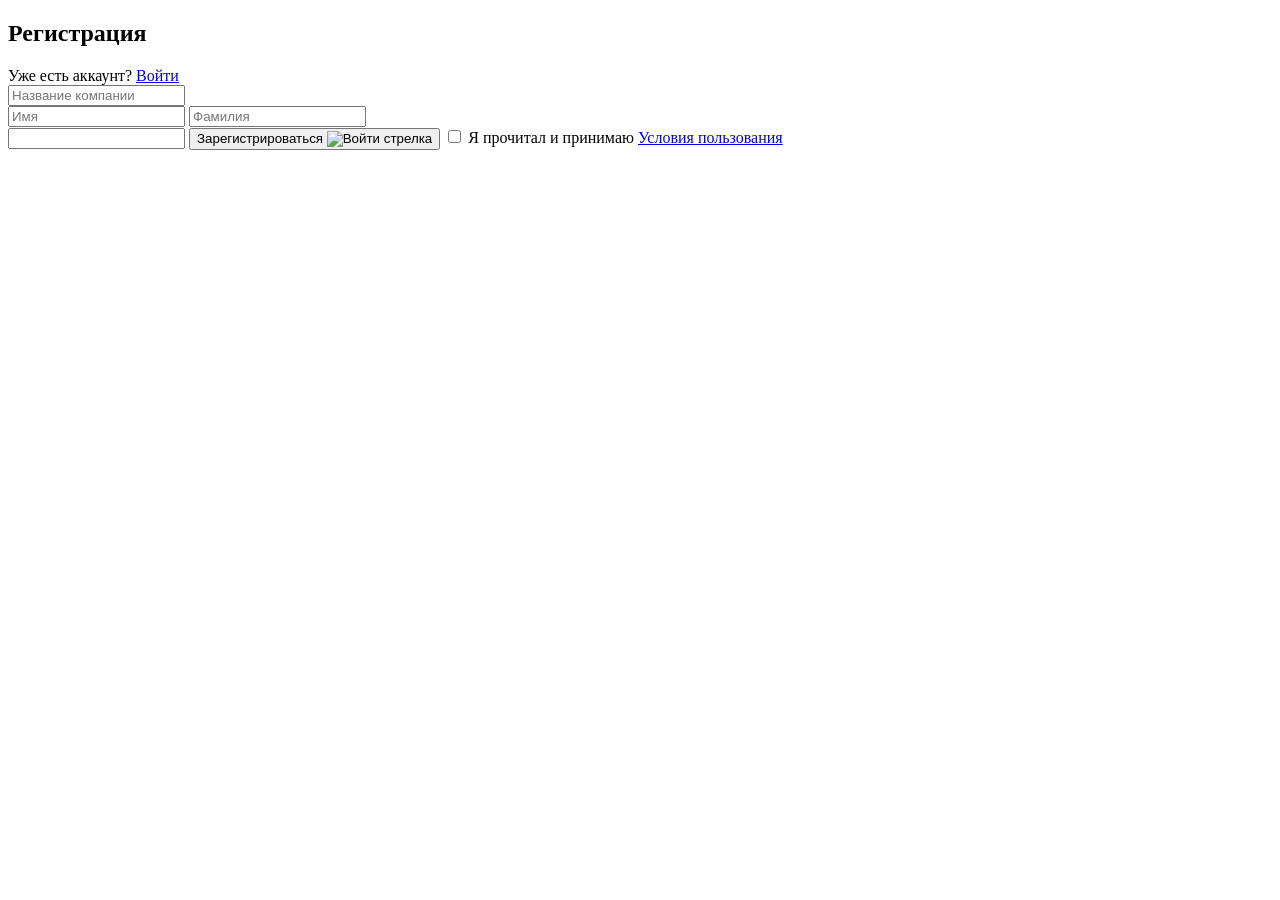
==== 2-form/index.html @ b411eab5 "Форма регистрации" ====
<!DOCTYPE html>
<html lang="en">
<head>
    <meta charset="UTF-8">
    <meta name="viewport" content="width=device-width, initial-scale=1.0">
    <title>Регистрация</title>
</head>
<body>
    <main>
        <section>
            <h1>Регистрация</h1>
            <div><span>Уже есть аккаунт?</span> <a href="#">Войти</a></div>
            <form action="#" method="post">
                <input type="text" placeholder="Название компании">
                <div>
                <input type="text" name="firstname" placeholder="Имя">
                <input type="text" name="lastname" placeholder="Фамилия">
                </div>
                <input type="email" name="mail">
                <button type="submit">Зарегистрироваться <img src="#" alt="Войти стрелка"></button>
                <label>
                <input type="checkbox" name="agreement" id="agreement">
                    Я прочитал и принимаю <a href="#">Условия пользования</a>
                </label>
            </form>
        </section>
    </main>
</body>
</html>
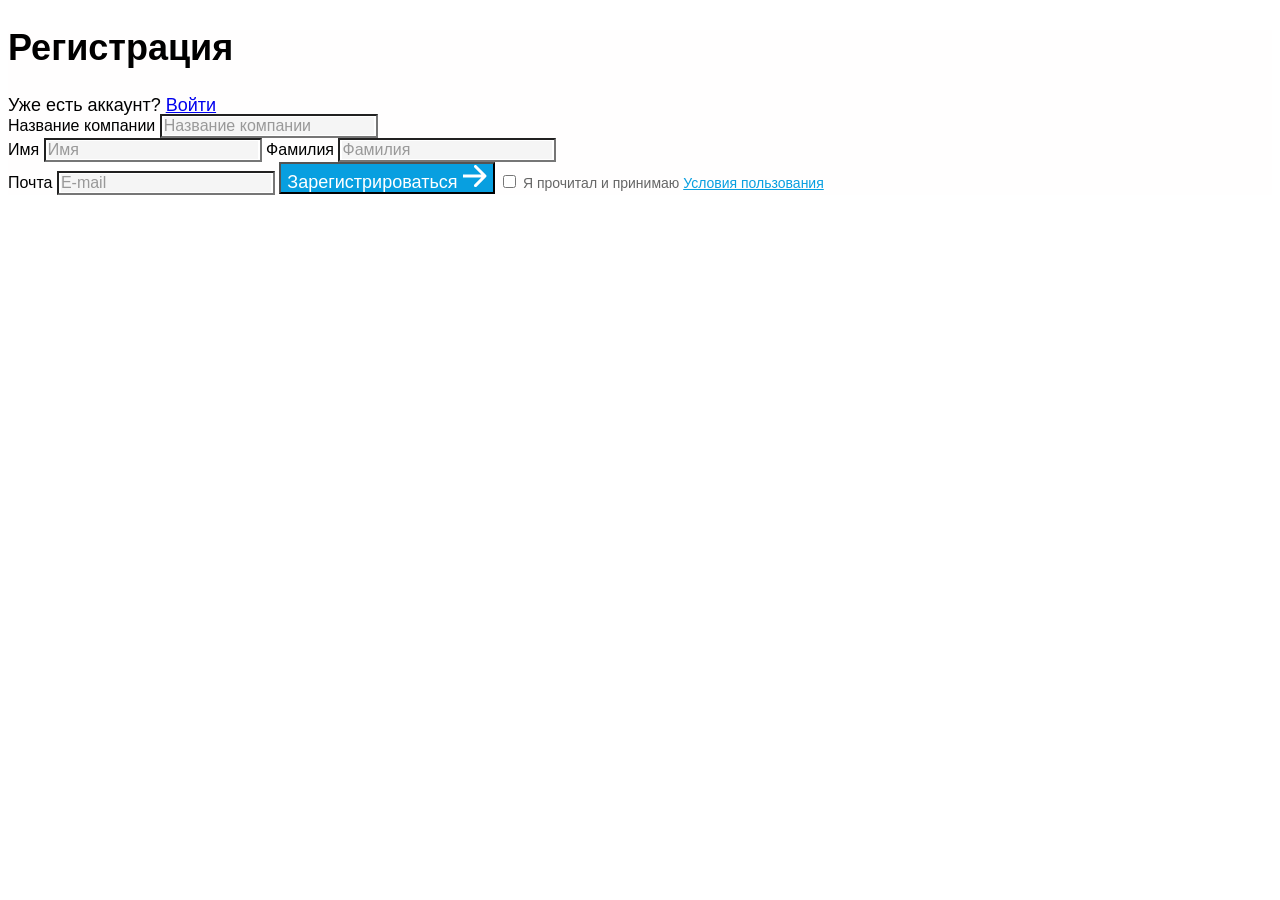
==== commit f0f2cb35: "Стилизация шрифтов и фонов" ====
--- a/2-form/index.html
+++ b/2-form/index.html
@@ -4,21 +4,26 @@
     <meta charset="UTF-8">
     <meta name="viewport" content="width=device-width, initial-scale=1.0">
     <title>Регистрация</title>
+    <link rel="stylesheet" href="css/style.css">
 </head>
 <body>
     <main>
-        <section>
+        <section class="register-form">
             <h1>Регистрация</h1>
-            <div><span>Уже есть аккаунт?</span> <a href="#">Войти</a></div>
+            <div class="have-account"><span>Уже есть аккаунт?</span> <a href="#">Войти</a></div>
             <form action="#" method="post">
-                <input type="text" placeholder="Название компании">
+                <label for="companyname">Название компании</label>
+                <input id="companyname" type="text" placeholder="Название компании">
                 <div>
-                <input type="text" name="firstname" placeholder="Имя">
-                <input type="text" name="lastname" placeholder="Фамилия">
+                <label for="firstname">Имя</label>
+                <input id="firstname" type="text" name="firstname" placeholder="Имя">
+                <label for="lastname">Фамилия</label>
+                <input id="lastname" type="text" name="lastname" placeholder="Фамилия">
                 </div>
-                <input type="email" name="mail">
-                <button type="submit">Зарегистрироваться <img src="#" alt="Войти стрелка"></button>
-                <label>
+                <label for="email">Почта</label>
+                <input type="email" name="mail" placeholder="E-mail">
+                <button id="email" type="submit">Зарегистрироваться <img src="img/Arrow 1.svg" alt="Войти стрелка"></button>
+                <label class="agreement">
                 <input type="checkbox" name="agreement" id="agreement">
                     Я прочитал и принимаю <a href="#">Условия пользования</a>
                 </label>
--- a/2-form/css/style.css
+++ b/2-form/css/style.css
@@ -0,0 +1,48 @@
+*{
+    font-family: "Open-sans", sans-serif;
+}
+h1{
+    font-weight: 700;
+    font-size: 36px;
+    line-height: 100%;
+}
+.have-account{
+font-weight: 400;
+font-size: 18px;
+line-height: 100%;
+}
+.register-form{
+ background-color: #FFFEFE;
+}
+input{
+    background-color: #fff;
+    color: #333333;
+    font-weight: 600;
+    font-size: 16px;
+    line-height: 100%;
+}
+input::placeholder{
+color:#999999;
+font-weight: 400;
+background-color: #F5F5F5;
+}
+button{
+    background-color: #089FE0;
+    font-size: 18px;
+    font-weight: 400;
+    line-height: 100%;
+    color: #fff;
+    text-align: center;
+}
+.agreement{
+    color: #666666;
+    font-size: 14px;
+    font-weight: 400;
+    line-height: 100%;
+}
+.agreement input{
+    background-color: #F5F5F5;
+}
+.agreement a{
+    color: #089FE0;
+}
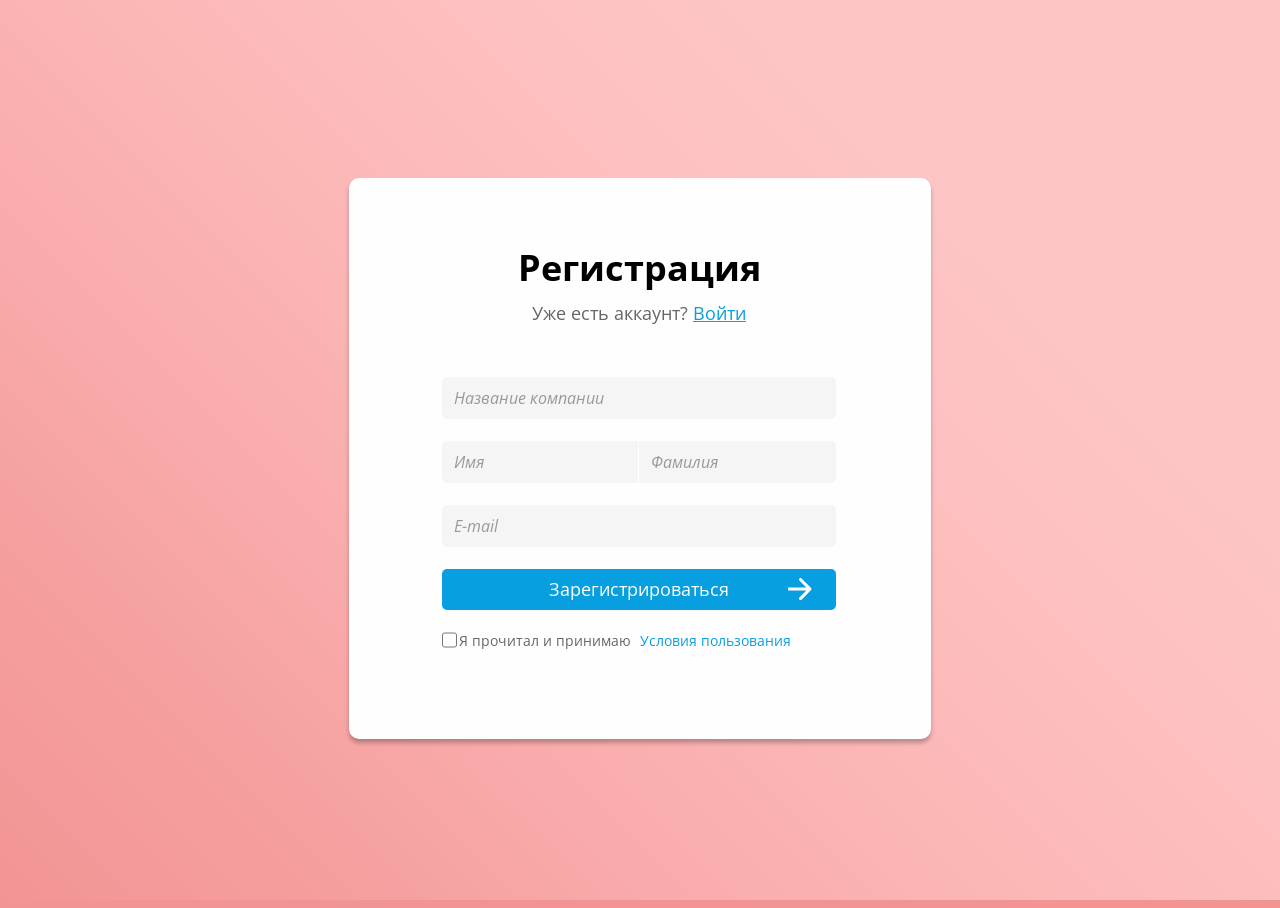
==== commit 5c5ea4e8: "result form 1.0" ====
--- a/2-form/index.html
+++ b/2-form/index.html
@@ -4,6 +4,9 @@
     <meta charset="UTF-8">
     <meta name="viewport" content="width=device-width, initial-scale=1.0">
     <title>Регистрация</title>
+    <link rel="preconnect" href="https://fonts.googleapis.com">
+    <link rel="preconnect" href="https://fonts.gstatic.com" crossorigin>
+    <link href="https://fonts.googleapis.com/css2?family=Open+Sans:ital,wght@0,300..800;1,300..800&display=swap" rel="stylesheet">
     <link rel="stylesheet" href="css/style.css">
 </head>
 <body>
@@ -14,7 +17,7 @@
             <form action="#" method="post">
                 <label for="companyname">Название компании</label>
                 <input id="companyname" type="text" placeholder="Название компании">
-                <div>
+                <div class="form-names">
                 <label for="firstname">Имя</label>
                 <input id="firstname" type="text" name="firstname" placeholder="Имя">
                 <label for="lastname">Фамилия</label>
@@ -22,7 +25,7 @@
                 </div>
                 <label for="email">Почта</label>
                 <input type="email" name="mail" placeholder="E-mail">
-                <button id="email" type="submit">Зарегистрироваться <img src="img/Arrow 1.svg" alt="Войти стрелка"></button>
+                <button type="submit">Зарегистрироваться <img src="img/Arrow 1.svg" alt="Войти стрелка"></button>
                 <label class="agreement">
                 <input type="checkbox" name="agreement" id="agreement">
                     Я прочитал и принимаю <a href="#">Условия пользования</a>
--- a/2-form/css/style.css
+++ b/2-form/css/style.css
@@ -1,48 +1,138 @@
+
 *{
-    font-family: "Open-sans", sans-serif;
+    font-family: "Open Sans", sans-serif;
+    box-sizing: border-box;
+}
+
+html{
+    background-color: #F39494;
+    background: linear-gradient(225deg, #FDC5C5 25%, rgba(242,152,222,0)), linear-gradient(225deg,rgba(255, 165, 165, 1) 33%, rgba(255, 255, 255, 0) 82%), #F39494 ;
+    background-repeat: no-repeat;
+    height: 100vh;
 }
 h1{
     font-weight: 700;
     font-size: 36px;
     line-height: 100%;
+    height: 54px;
+    margin: 0;
 }
 .have-account{
 font-weight: 400;
+height: 26px;
 font-size: 18px;
 line-height: 100%;
 }
+.have-account a{
+    color: #089FE0;
+}
+main{
+    display: flex;
+    justify-content: center;
+    height: 100vh;
+    align-items: center;
+}
 .register-form{
  background-color: #FFFEFE;
+ display: flex;
+ flex-direction: column;
+ justify-content: center;
+ align-items: center;
+ border-radius: 10px;
+ padding: 72px 95px 91px 93px;
+ max-width: 582px;
+ box-shadow: 0 4px 4px rgba(0, 0, 0, 0.25);
+}
+.have-account span{
+color: #666666;
 }
 input{
-    background-color: #fff;
+    background-color: #F5F5F5;
     color: #333333;
     font-weight: 600;
     font-size: 16px;
     line-height: 100%;
+    border:1px solid #F5F5F5;
+    border-radius: 5px;
+    width: 100%;
+    padding:9px 11px ;
+}
+input:curs
+input:focus{
+    background-color: #FFFFFF;
+    outline: none;
+    border:1px solid #F5F5F5;
 }
 input::placeholder{
 color:#999999;
 font-weight: 400;
-background-color: #F5F5F5;
+font-style: italic;
 }
 button{
     background-color: #089FE0;
+    display: flex;
+    align-items: center;
+    justify-content: space-between;
     font-size: 18px;
     font-weight: 400;
     line-height: 100%;
+    padding: 9px 24px;
     color: #fff;
     text-align: center;
+    border: none;
+    border-radius: 5px;
 }
+button::before{
+    content: '';
+    width: 24px;
+}
+
+
 .agreement{
     color: #666666;
     font-size: 14px;
+    display: flex;
     font-weight: 400;
     line-height: 100%;
+    align-items: flex-end;
+    gap: 2px;
 }
 .agreement input{
     background-color: #F5F5F5;
 }
 .agreement a{
     color: #089FE0;
+    text-decoration: none;
+}
+label:not(.agreement){
+    display: none;
+}
+input[type="checkbox"]{
+    margin: 0;
+    width: 15px;
+    height: 16px;
+    border-radius: 5px;
+    background-color:#F5F5F5 ;
+    border: 1px solid #EEEEEE;
+}
+
+form{
+    display: flex;
+    flex-direction: column;
+    gap: 22px;
+    margin-top: 47px;
+    width: 100%;
+}
+.form-names{
+display: flex;
+}
+#firstname{
+    border-right: 1px solid #fff;
+    border-radius: 5px 0 0 5px;
+}
+#lastname{
+    border-radius: 0 5px 5px 0;
+}
+.agreement a{
+    margin-left: 7px;
 }
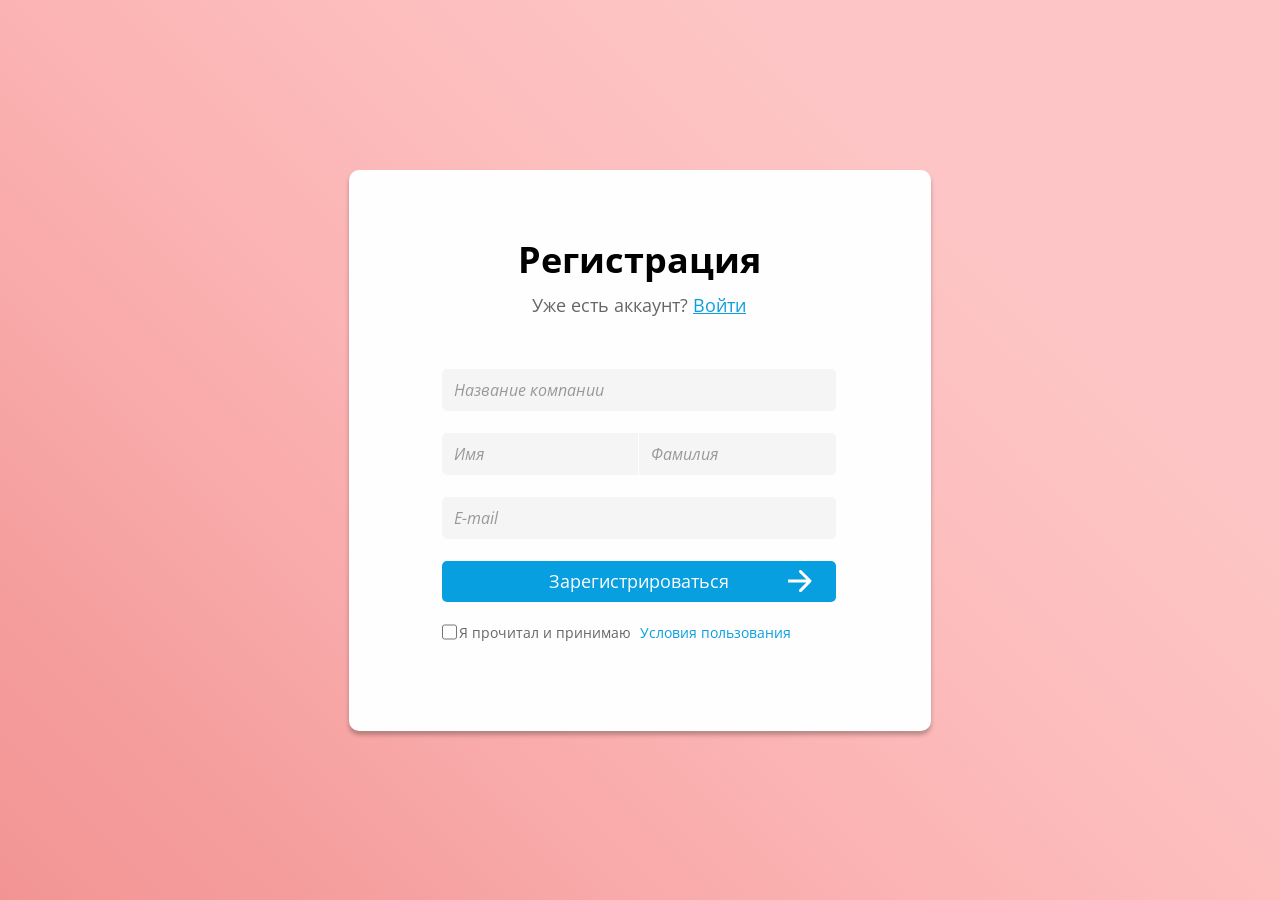
==== commit 22110b98: "result 1.1 Исправление микроошибок" ====
--- a/2-form/index.html
+++ b/2-form/index.html
@@ -16,7 +16,7 @@
             <div class="have-account"><span>Уже есть аккаунт?</span> <a href="#">Войти</a></div>
             <form action="#" method="post">
                 <label for="companyname">Название компании</label>
-                <input id="companyname" type="text" placeholder="Название компании">
+                <input name="CompanyName" id="companyname" type="text" placeholder="Название компании">
                 <div class="form-names">
                 <label for="firstname">Имя</label>
                 <input id="firstname" type="text" name="firstname" placeholder="Имя">
@@ -24,7 +24,7 @@
                 <input id="lastname" type="text" name="lastname" placeholder="Фамилия">
                 </div>
                 <label for="email">Почта</label>
-                <input type="email" name="mail" placeholder="E-mail">
+                <input id="email" type="email" name="mail" placeholder="E-mail">
                 <button type="submit">Зарегистрироваться <img src="img/Arrow 1.svg" alt="Войти стрелка"></button>
                 <label class="agreement">
                 <input type="checkbox" name="agreement" id="agreement">
--- a/2-form/css/style.css
+++ b/2-form/css/style.css
@@ -9,6 +9,9 @@
     background: linear-gradient(225deg, #FDC5C5 25%, rgba(242,152,222,0)), linear-gradient(225deg,rgba(255, 165, 165, 1) 33%, rgba(255, 255, 255, 0) 82%), #F39494 ;
     background-repeat: no-repeat;
     height: 100vh;
+}
+body{
+    margin: 0;
 }
 h1{
     font-weight: 700;
@@ -57,7 +60,6 @@
     width: 100%;
     padding:9px 11px ;
 }
-input:curs
 input:focus{
     background-color: #FFFFFF;
     outline: none;
